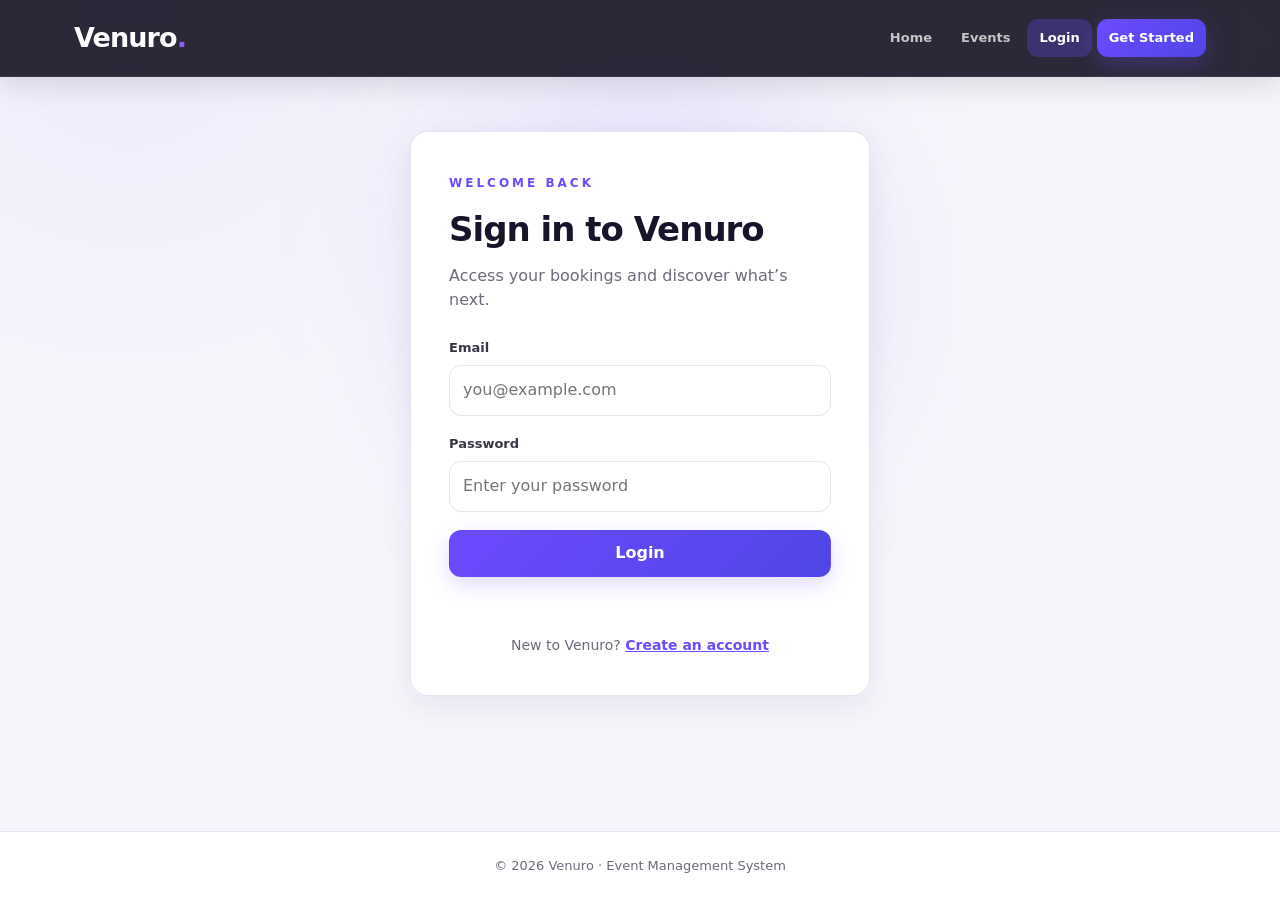
==== frontend/admin-dashboard.html @ 9d05f4e0 "Add frontend and update event management" ====
<!DOCTYPE html>
<html lang="en"><head>
<meta charset="UTF-8"><meta name="viewport" content="width=device-width, initial-scale=1.0">
<title>Admin Dashboard | Venuro</title><link rel="stylesheet" href="css/style.css">
</head><body>
<header class="site-header"><nav class="navbar"><a href="admin-dashboard.html" class="logo">Venuro<span>.</span></a><div class="nav-links"></div></nav></header>
<main class="admin-page">
<div class="admin-header"><div><span class="section-label">ADMINISTRATION</span><h1>Dashboard</h1><p>Monitor the platform and jump into management tools.</p></div></div>
<section class="admin-stats"><div class="stat-card"><h3>Total events</h3><p id="total-events">—</p></div><div class="stat-card"><h3>Total bookings</h3><p id="total-bookings">—</p></div></section>
<section class="admin-actions"><h2>Management</h2><div class="admin-grid">
<a href="admin-events.html" class="admin-card"><h3>📅 Manage events</h3><p>Create, edit and remove events.</p></a>
<a href="admin-bookings.html" class="admin-card"><h3>🎟️ Manage bookings</h3><p>Review, approve and reject reservations.</p></a>
<a href="admin-users.html" class="admin-card"><h3>👥 Manage users</h3><p>Review registered user accounts.</p></a>
<a href="admin-categories.html" class="admin-card"><h3>🏷️ Categories</h3><p>Keep the event taxonomy organized.</p></a>
</div></section>
</main><footer>© 2026 Venuro · Administration</footer>
<script src="js/app.js"></script><script src="js/nav.js"></script><script src="js/admin-dashboard.js"></script>
</body></html>
---- frontend/css/style.css ----
:root {
    --primary: #6d4aff;
    --primary-2: #8b5cf6;
    --primary-dark: #4c32c8;
    --primary-soft: #eeeaff;
    --ink: #17152a;
    --muted: #6d6a7c;
    --background: #f6f5fb;
    --surface: #ffffff;
    --surface-soft: #fbfaff;
    --surface-muted: #f0eff7;
    --border: #e7e4f0;
    --success: #15803d;
    --success-bg: #dcfce7;
    --danger: #dc2626;
    --danger-bg: #fee2e2;
    --warning: #a16207;
    --warning-bg: #fef3c7;
    --radius: 18px;
    --shadow: 0 10px 30px rgba(30, 24, 70, .07);
    --shadow-hover: 0 18px 45px rgba(30, 24, 70, .13);
    --max-width: 1180px;
}

* { box-sizing: border-box; }
html { scroll-behavior: smooth; }
body {
    margin: 0;
    min-height: 100vh;
    display: flex;
    flex-direction: column;
    color: var(--ink);
    background:
        radial-gradient(circle at 10% 0%, rgba(109,74,255,.055), transparent 28%),
        var(--background);
    font-family: Inter, ui-sans-serif, system-ui, -apple-system, BlinkMacSystemFont, "Segoe UI", sans-serif;
    line-height: 1.55;
    -webkit-font-smoothing: antialiased;
}
main { flex: 1; }
a { color: inherit; }
button, input, textarea, select { font: inherit; }
button { cursor: pointer; }
button:disabled { cursor: wait; opacity: .65; }

/* Navigation */
.navbar {
    width: min(100%, var(--max-width));
    min-height: 76px;
    margin: 0 auto;
    padding: 14px 24px;
    display: flex;
    align-items: center;
    justify-content: space-between;
    gap: 24px;
}
.site-header {
    position: fixed;
    inset: 0 0 auto;
    z-index: 1000;
    background: rgba(15, 13, 29, .88);
    backdrop-filter: blur(18px);
    border-bottom: 1px solid rgba(255,255,255,.08);
    box-shadow: 0 8px 28px rgba(10,8,25,.12);
}
.logo {
    display: inline-flex;
    align-items: center;
    text-decoration: none;
    font-size: 27px;
    font-weight: 850;
    letter-spacing: -.9px;
}
.site-header .logo { color: #fff; }
.logo span { color: var(--primary-2); }
.nav-links {
    display: flex;
    align-items: center;
    justify-content: flex-end;
    gap: 5px;
    flex-wrap: wrap;
}
.nav-links a {
    padding: 9px 12px;
    border-radius: 11px;
    text-decoration: none;
    color: rgba(255,255,255,.72);
    font-size: 13px;
    font-weight: 700;
    transition: color .2s ease, background .2s ease, transform .2s ease;
}
.nav-links a:hover { color: #fff; background: rgba(255,255,255,.08); transform: translateY(-1px); }
.nav-links a.active { color: #fff; background: rgba(109,74,255,.28); }
.nav-register {
    color: #fff !important;
    background: linear-gradient(135deg, var(--primary), #4f46e5) !important;
    box-shadow: 0 8px 22px rgba(109,74,255,.28);
}
.nav-logout { color: #fca5a5 !important; }

/* Buttons */
.btn, .primary-btn, .secondary-btn, .approve-btn, .reject-btn, .cancel-btn, .delete-btn,
.category-form-section button, .edit-category-btn, .delete-category-btn, .page-header button,
.form-buttons button {
    display: inline-flex;
    align-items: center;
    justify-content: center;
    gap: 8px;
    min-height: 42px;
    padding: 10px 17px;
    border: 1px solid transparent;
    border-radius: 12px;
    text-decoration: none;
    font-weight: 750;
    transition: transform .2s ease, box-shadow .2s ease, background .2s ease, border-color .2s ease;
}
.btn, .primary-btn, .page-header button, .form-buttons button[type="submit"], .category-form-section button {
    color: #fff;
    background: linear-gradient(135deg, var(--primary), #4f46e5);
    box-shadow: 0 8px 20px rgba(109,74,255,.2);
}
.btn:hover, .primary-btn:hover, .page-header button:hover, .form-buttons button[type="submit"]:hover, .category-form-section button:hover {
    transform: translateY(-2px);
    box-shadow: 0 13px 28px rgba(109,74,255,.26);
}
.secondary-btn {
    color: var(--ink);
    background: var(--surface);
    border-color: var(--border);
    box-shadow: 0 4px 14px rgba(30,24,70,.04);
}
.secondary-btn:hover { transform: translateY(-2px); background: var(--surface-soft); border-color: #d8d2ef; }
.cancel-btn, .delete-btn, .delete-category-btn, .reject-btn { color: #fff; background: #353446; }
.cancel-btn:hover, .delete-btn:hover, .delete-category-btn:hover { background: #1f1e2b; transform: translateY(-1px); }
.approve-btn { color: #fff; background: var(--success); }
.reject-btn { background: var(--danger); }
.approve-btn:hover, .reject-btn:hover { transform: translateY(-1px); opacity: .9; }

/* Forms */
input, textarea, select {
    width: 100%;
    border: 1px solid var(--border);
    border-radius: 12px;
    background: #fff;
    color: var(--ink);
    padding: 12px 13px;
    outline: none;
    transition: border-color .2s ease, box-shadow .2s ease, background .2s ease;
}
input:hover, textarea:hover, select:hover { border-color: #d6d0e8; }
input:focus, textarea:focus, select:focus {
    border-color: #8b72ff;
    box-shadow: 0 0 0 4px rgba(109,74,255,.1);
}
textarea { resize: vertical; min-height: 120px; }
label { display: block; margin: 0 0 7px; font-size: 13px; font-weight: 750; color: #383548; }
.form-group, .field { margin-bottom: 18px; }

/* Shared page composition */
.site-header + main { padding-top: 76px; }
.container, .events-page, .bookings-page, .admin-page, .event-details-page {
    width: min(100% - 40px, var(--max-width));
    margin: 0 auto;
    padding: 48px 0 72px;
}
.page-header, .admin-header {
    display: flex;
    align-items: flex-end;
    justify-content: space-between;
    gap: 24px;
    margin-bottom: 28px;
    padding-top: 45px;
}
h1, h2, h3, p { margin-top: 0; }
.page-header h1, .admin-header h1, .events-page > h1, .bookings-page > h1, .container > h1 {
    margin-bottom: 8px;
    font-size: clamp(32px, 4vw, 46px);
    line-height: 1.05;
    letter-spacing: -1.3px;
}
.page-description, .page-subtitle, .admin-header p { color: var(--muted); margin-bottom: 12px; }
.section-label {
    display: inline-block;
    color: var(--primary);
    font-size: 12px;
    font-weight: 850;
    letter-spacing: 3px;
    text-transform: uppercase;
}
.page-header .section-label, .admin-header .section-label { margin-bottom: 8px; }

/* Cards / grids */
#events-container, #event-container, #bookings-container, .users-grid, .categories-grid, .admin-grid {
    display: grid;
    grid-template-columns: repeat(auto-fit, minmax(260px, 1fr));
    gap: 20px;
}
.event-card, .booking-card, .user-card, .category-card, .stat-card, .admin-card, .profile-card, .event-detail-card, .auth-card, .form-section, .category-form-section {
    background: var(--surface);
    border: 1px solid var(--border);
    border-radius: var(--radius);
    box-shadow: var(--shadow);
}
.event-card, .booking-card, .user-card, .category-card, .admin-card {
    transition: transform .2s ease, box-shadow .2s ease, border-color .2s ease;
}
.event-card:hover, .booking-card:hover, .user-card:hover, .category-card:hover, .admin-card:hover {
    transform: translateY(-3px);
    box-shadow: var(--shadow-hover);
    border-color: #ddd7ef;
}
.event-card {
    position: relative;
    min-width: 0;
    min-height: 100%;
    padding: 24px;
    display: flex;
    flex-direction: column;
    overflow: hidden;
}
.event-card::before {
    content: "";
    position: absolute;
    inset: 0 0 auto;
    height: 3px;
    background: linear-gradient(90deg, var(--primary), #60a5fa);
}
.event-visual {
    height: 132px;
    margin: -24px -24px 20px;
    overflow: hidden;
    background: linear-gradient(135deg, #29204d, #6d4aff 55%, #5c8df6);
    position: relative;
}

.event-visual {
    transition: transform .4s ease;
}

.event-card:hover .event-visual {
    transform: scale(1.02);
}

.event-visual.has-image {
    background-size: cover;
    background-position: center;
    transition: transform .5s ease;
}

.event-card:hover .event-visual.has-image {
    transform: scale(1.04);
}
.event-visual::after {
    content: "";
    position: absolute;
    inset: 0;
    background: linear-gradient(180deg, transparent 35%, rgba(15,13,30,.45));
}
.event-visual.has-image { background-size: cover; background-position: center; }
.event-visual-mark {
    position: absolute;
    left: 18px;
    bottom: 14px;
    z-index: 1;
    width: 42px;
    height: 42px;
    display: grid;
    place-items: center;
    border: 1px solid rgba(255,255,255,.22);
    border-radius: 13px;
    color: #fff;
    background: rgba(255,255,255,.12);
    backdrop-filter: blur(8px);
    font-size: 18px;
}
.event-card .event-meta { margin-top: 0; }
.event-card h3, .booking-card h3, .user-card h3, .category-card h3 {
    margin-bottom: 12px;
    font-size: 19px;
    line-height: 1.25;
}
.event-card p, .booking-card p, .user-card p, .category-card p {
    color: #5f5b6d;
    margin-bottom: 10px;
    overflow-wrap: anywhere;
}
.event-card .event-summary { margin-bottom: 18px; }
.event-card .event-action {
    margin-top: auto;
    padding-top: 8px;
}
.event-card .event-action a {
    display: inline-flex;
    width: 100%;
    align-items: center;
    justify-content: center;
    min-height: 42px;
    padding: 9px 14px;
    border-radius: 11px;
    color: var(--primary-dark);
    background: var(--primary-soft);
    text-decoration: none;
    font-weight: 800;
    transition: background .2s ease, transform .2s ease;
}
.event-card .event-action a:hover { background: #e3ddff; transform: translateY(-1px); }
.event-meta { display: flex; flex-wrap: wrap; gap: 7px; margin: 14px 0; }
.meta-pill, .role-badge, .status {
    display: inline-flex;
    align-items: center;
    width: fit-content;
    padding: 5px 9px;
    border-radius: 999px;
    font-size: 11px;
    font-weight: 800;
    background: var(--surface-muted);
    color: #4b465c;
}
.event-description { color: #5f5b6d; line-height: 1.75; }

/* Events discovery */
.events-page {
    padding-top: 90px;
}
.event-filters {
    display: grid;
    grid-template-columns: minmax(0, 1fr) 240px;
    gap: 12px;
    margin: 28px 0 30px;
    padding: 14px;
    background: rgba(255,255,255,.7);
    border: 1px solid var(--border);
    border-radius: 16px;
    box-shadow: 0 8px 24px rgba(30,24,70,.04);
}
.event-filters input, .event-filters select { background: #fff; }

/* Event details */
.event-details-page { padding-top: 54px; }
.event-detail-card {
    max-width: 900px;
    margin: 0 auto;
    padding: clamp(26px, 5vw, 50px);
    overflow: hidden;
}
.event-detail-visual {
    height: 250px;
    margin: calc(clamp(26px, 5vw, 50px) * -1) calc(clamp(26px, 5vw, 50px) * -1) 32px;
    background: linear-gradient(135deg, #29204d, #6d4aff 55%, #5c8df6);
    background-size: cover;
    background-position: center;
}
.event-detail-card h2 {
    font-size: clamp(34px, 5vw, 54px);
    line-height: 1.02;
    letter-spacing: -1.8px;
    margin-bottom: 18px;
}
.event-detail-card .event-description { font-size: 17px; margin-bottom: 28px; }
.event-info { display: grid; grid-template-columns: repeat(2, 1fr); gap: 12px; margin: 26px 0 30px; }
.event-info p { margin: 0; padding: 16px; background: var(--surface-muted); border-radius: 13px; }
.booking-feedback { margin-top: 14px; color: var(--muted); font-size: 13px; }

/* Authentication */
.auth-page {
    min-height: calc(100vh - 150px);
    display: grid;
    place-items: center;
    padding: 60px 20px 80px;
    position: relative;
}
.auth-page::before {
    content: "";
    position: absolute;
    width: 430px;
    height: 430px;
    border-radius: 50%;
    background: rgba(109,74,255,.12);
    filter: blur(80px);
    top: 8%;
    left: 50%;
    transform: translateX(-50%);
    pointer-events: none;
}
.auth-card {
    position: relative;
    width: min(100%, 460px);
    padding: 38px;
}
.auth-card h1 { margin: 8px 0 8px; font-size: 34px; letter-spacing: -1px; }
.auth-card > p { color: var(--muted); }
.auth-card form { margin-top: 25px; }
.auth-card .btn { width: 100%; }
#login-message, #register-message { min-height: 22px; margin: 14px 0 0; text-align: center; font-size: 14px; }
.message-error { color: var(--danger) !important; }
.message-success { color: var(--success) !important; }
.auth-link { text-align: center; margin: 22px 0 0 !important; font-size: 14px; }
.auth-link a { color: var(--primary); font-weight: 750; }

/* Bookings */
.booking-card { padding: 23px; }
.booking-actions, .category-actions, .form-buttons { display: flex; flex-wrap: wrap; gap: 10px; margin-top: 18px; }
.booking-actions > span { color: var(--muted); font-size: 13px; }
.status.pending { background: var(--warning-bg); color: var(--warning); }
.status.approved, .status.confirmed { background: var(--success-bg); color: var(--success); }
.status.rejected { background: var(--danger-bg); color: var(--danger); }
.status.cancelled { background: #e5e7eb; color: #4b5563; }
.empty-state, .empty-bookings, .loading-state, .error-state {
    grid-column: 1 / -1;
    text-align: center;
    padding: 52px 24px;
    border: 1px dashed #d9d4e6;
    border-radius: var(--radius);
    background: rgba(255,255,255,.68);
}
.empty-state h3, .empty-bookings h3 { margin-bottom: 8px; }
.empty-state p, .empty-bookings p, .loading-state, .error-state { color: var(--muted); }

/* Admin */
.admin-page { padding-top: 70px; }
.admin-header { align-items: center; }
.admin-header p { margin-bottom: 0; }
.admin-stats { display: grid; grid-template-columns: repeat(2, minmax(0, 1fr)); gap: 18px; margin-bottom: 38px; }
.stat-card {
    position: relative;
    padding: 24px;
    overflow: hidden;
    background: linear-gradient(145deg, #fff, #f9f7ff);
}
.stat-card::after {
    content: "";
    position: absolute;
    width: 90px; height: 90px;
    right: -30px; top: -30px;
    border-radius: 50%;
    background: rgba(109,74,255,.1);
}
.stat-card h3 { color: var(--muted); font-size: 13px; margin-bottom: 12px; text-transform: uppercase; letter-spacing: .8px; }
.stat-card p { margin: 0; font-size: 46px; line-height: 1; font-weight: 850; letter-spacing: -1.5px; }
.admin-actions h2 { margin-bottom: 18px; font-size: 22px; }
.admin-card { padding: 24px; text-decoration: none; position: relative; }
.admin-card h3 { margin-bottom: 8px; font-size: 18px; }
.admin-card p { color: var(--muted); margin: 0; }
.form-section { padding: 28px; margin-bottom: 34px; }
.form-section h2, .category-form-section h2 { margin-bottom: 20px; font-size: 22px; }
.form-grid { display: grid; grid-template-columns: repeat(2, minmax(0, 1fr)); gap: 0 16px; }
.field-full { grid-column: 1 / -1; }
.form-buttons button[type="button"] { color: #374151; background: #eef0f5; }
.form-buttons button[type="button"]:hover { background: #e5e7eb; }
#events-container .event-card { min-width: 0; }

/* Users / categories */
.users-grid, .categories-grid { margin-top: 20px; }
.user-card, .category-card { padding: 23px; }
.role-badge { margin-left: 5px; text-transform: capitalize; background: var(--primary-soft); color: var(--primary-dark); }
.admin-label {
    display: inline-flex;
    padding: 7px 10px;
    border-radius: 9px;
    background: var(--primary-soft);
    color: var(--primary-dark) !important;
    font-size: 12px;
    font-weight: 750;
}
.category-form-section { padding: 28px; margin: 28px 0 40px; }
.category-actions .edit-category-btn { color: #fff; background: var(--primary); }
.category-actions .delete-category-btn { background: #374151; }

/* Profile */
.profile-card { max-width: 700px; margin: 30px auto 0; padding: 30px; }
.profile-heading { display: flex; align-items: center; gap: 16px; padding-bottom: 22px; border-bottom: 1px solid var(--border); margin-bottom: 22px; }
.profile-avatar {
    width: 62px; height: 62px;
    display: grid; place-items: center;
    border-radius: 18px;
    color: #fff;
    background: linear-gradient(135deg, var(--primary), #4f46e5);
    font-size: 22px; font-weight: 800;
    box-shadow: 0 10px 22px rgba(109,74,255,.22);
}
.profile-heading h2 { margin: 0 0 4px; }
.profile-row { display: flex; justify-content: space-between; gap: 20px; padding: 15px 0; border-bottom: 1px solid var(--border); }
.profile-row:last-child { border-bottom: 0; }
.profile-row span:first-child { color: var(--muted); }

/* Home */
.hero-section {
    min-height: 770px;
    position: relative;
    display: flex;
    align-items: center;
    padding: 110px max(6vw, 24px) 90px;
    overflow: hidden;
    background:
        radial-gradient(circle at 78% 34%, rgba(124,58,237,.5), transparent 33%),
        radial-gradient(circle at 18% 75%, rgba(37,99,235,.25), transparent 34%),
        linear-gradient(135deg,#080816,#11112b 55%,#17113b);
}
.hero-section::after {
    content: "";
    position: absolute;
    width: 500px; height: 500px;
    right: -180px; bottom: -220px;
    border-radius: 50%;
    background: rgba(139,92,246,.17);
    filter: blur(80px);
}
.hero-overlay { position: absolute; inset: 0; background: linear-gradient(90deg, rgba(5,5,15,.8), transparent 72%); }
.hero-content { position: relative; z-index: 2; width: min(650px, 55%); }
.hero-badge {
    display: inline-block;
    padding: 8px 14px;
    margin-bottom: 23px;
    border: 1px solid rgba(167,139,250,.35);
    border-radius: 999px;
    background: rgba(124,58,237,.12);
    color: #c4b5fd;
    font-size: 11px; font-weight: 800; letter-spacing: 1.5px;
}
.hero-content h1 {
    margin: 0;
    color: #fff;
    font-size: clamp(52px, 7vw, 86px);
    line-height: .98;
    letter-spacing: -4px;
    text-shadow: 0 10px 40px rgba(0,0,0,.25);
}
.hero-content h1 span {
    display: block;
    background: linear-gradient(90deg,#a78bfa,#60a5fa);
    -webkit-background-clip: text; background-clip: text; color: transparent;
}
.hero-content p { max-width: 570px; margin: 28px 0; color: rgba(255,255,255,.68); font-size: 18px; line-height: 1.7; }
.hero-buttons { display: flex; gap: 12px; flex-wrap: wrap; }
.hero-btn { min-height: 46px; padding: 12px 20px; border-radius: 12px; }
.hero-scroll { position: absolute; left: max(6vw,24px); bottom: 28px; z-index: 3; display: flex; align-items: center; gap: 12px; color: rgba(255,255,255,.35); font-size: 10px; letter-spacing: 2px; }
.scroll-line { width: 45px; height: 1px; background: rgba(255,255,255,.3); }
.hero-visual { position: absolute; z-index: 2; right: 8%; width: min(470px, 40vw); height: 460px; }
.visual-glow { position: absolute; inset: 25% 10%; background: rgba(124,58,237,.25); filter: blur(60px); border-radius: 50%; }
.hero-visual .event-card {
    position: absolute; width: 300px;
    display: flex; gap: 14px; align-items: center;
    padding: 18px;
    color: #fff;
    background: rgba(24,24,50,.72);
    border-color: rgba(255,255,255,.12);
    box-shadow: 0 20px 55px rgba(0,0,0,.25);
    backdrop-filter: blur(15px);
}
.hero-visual .event-card::before { display: none; }
.hero-visual .event-card p { margin: 0; color: rgba(255,255,255,.55); font-size: 12px; }
.hero-visual .event-card h3 { margin: 2px 0 4px; font-size: 16px; }
.event-icon { width: 42px; height: 42px; display: grid; place-items: center; border-radius: 12px; background: rgba(124,58,237,.2); font-size: 20px; }
.event-type { color: #a78bfa; font-size: 9px; font-weight: 800; letter-spacing: 1.3px; }
.card-one { top: 65px; left: 5px; transform: rotate(-4deg); }
.card-two { top: 205px; right: 0; transform: rotate(4deg); }
.card-three { bottom: 18px; left: 45px; transform: rotate(-2deg); }
.floating-circle { position: absolute; border: 1px solid rgba(255,255,255,.1); border-radius: 50%; }
.circle-one { width: 80px; height: 80px; right: 5px; top: 15px; }
.circle-two { width: 32px; height: 32px; left: 0; bottom: 20px; background: rgba(96,165,250,.12); }
.features-section, .featured, .cta-section { padding: 95px max(6vw, 24px); }
.features-section { background: #f2f0f9; }
.section-heading { max-width: 720px; margin: 0 auto 42px; }
.section-heading h2 { margin: 9px 0 12px; font-size: clamp(32px,5vw,52px); line-height: 1.08; letter-spacing: -1.5px; }
.section-heading h2 span { color: var(--primary); }
.section-heading p { color: var(--muted); }
.features-grid { max-width: var(--max-width); margin: 0 auto; display: grid; grid-template-columns: repeat(3, 1fr); gap: 18px; }
.feature-card {
    position: relative;
    padding: 30px;
    border: 1px solid var(--border);
    border-radius: var(--radius);
    background: #fff;
    box-shadow: var(--shadow);
    transition: transform .2s ease, box-shadow .2s ease;
}
.feature-card:hover { transform: translateY(-3px); box-shadow: var(--shadow-hover); }
.feature-icon { width: 46px; height: 46px; display: grid; place-items: center; border-radius: 14px; background: var(--primary-soft); font-size: 20px; margin-bottom: 20px; }
.feature-card h3 { margin-bottom: 8px; }
.feature-card p { color: var(--muted); margin: 0; }
.featured { background: #fff; }
.featured .section-heading { max-width: var(--max-width); display: flex; justify-content: space-between; align-items: flex-end; gap: 20px; }
.featured .section-heading h2 { margin-bottom: 8px; }
.view-all { color: var(--primary); font-weight: 750; text-decoration: none; white-space: nowrap; }
.cta-section { background: #0d0d1f; color: #fff; }
.cta-content { max-width: 700px; margin: 0 auto; text-align: center; }
.cta-content h2 { font-size: clamp(32px,5vw,52px); line-height: 1.08; letter-spacing: -1.3px; margin: 10px 0 16px; }
.cta-content > p:not(.section-label) { color: rgba(255,255,255,.62); margin-bottom: 25px; }
.site-footer { background: #fff; border-top: 1px solid var(--border); padding: 30px max(6vw, 24px); }
.footer-content, .footer-bottom { width: min(100%, var(--max-width)); margin: 0 auto; }
.footer-content { display: flex; justify-content: space-between; gap: 30px; }
.footer-brand p { color: var(--muted); margin: 7px 0 0; font-size: 13px; }
.footer-links { display: flex; flex-wrap: wrap; gap: 18px; align-items: center; }
.footer-links a { color: var(--muted); text-decoration: none; font-size: 13px; }
.footer-links a:hover { color: var(--primary); }
.footer-bottom { display: flex; justify-content: space-between; gap: 20px; padding-top: 20px; margin-top: 20px; border-top: 1px solid var(--border); color: #8a91a0; font-size: 12px; }
.footer-bottom p { margin: 0; }

/* Toast + simple footers */
#venuro-toast {
    position: fixed; z-index: 2000; right: 22px; bottom: 22px;
    max-width: min(360px, calc(100vw - 44px));
    padding: 13px 16px; border-radius: 12px; color: #fff;
    background: #1f2937; box-shadow: 0 14px 40px rgba(0,0,0,.18);
    opacity: 0; transform: translateY(10px); pointer-events: none;
    transition: opacity .2s ease, transform .2s ease; font-size: 14px;
}
#venuro-toast.is-visible { opacity: 1; transform: translateY(0); }
.toast-success { background: #166534 !important; }
.toast-error { background: #991b1b !important; }
body > footer:not(.site-footer) {
    margin-top: auto; padding: 24px 20px;
    border-top: 1px solid var(--border); background: #fff;
    color: var(--muted); text-align: center; font-size: 13px;
}

/* Responsive */
@media (max-width: 900px) {
    .hero-content { width: 60%; }
    .hero-visual { right: 2%; transform: scale(.88); transform-origin: right center; }
    .features-grid { grid-template-columns: 1fr; }
    .event-info { grid-template-columns: 1fr; }
}
@media (max-width: 720px) {
    .navbar { min-height: 68px; padding: 12px 18px; flex-wrap: wrap; }
    .nav-links { width: 100%; justify-content: center; }
    .site-header .navbar { padding-bottom: 12px; }
    .site-header + main { padding-top: 125px; }
    .hero-section { min-height: 820px; align-items: flex-start; padding-top: 120px; }
    .hero-content { width: 100%; max-width: 650px; }
    .hero-content h1 { font-size: clamp(46px, 14vw, 68px); }
    .hero-visual { top: 405px; right: 50%; transform: translateX(50%) scale(.72); width: 470px; }
    .hero-scroll { display: none; }
    .event-filters { grid-template-columns: 1fr; }
    .page-header, .admin-header, .featured .section-heading, .footer-content, .footer-bottom { align-items: flex-start; flex-direction: column; }
    .admin-stats { grid-template-columns: 1fr; }
    .form-grid { grid-template-columns: 1fr; }
    .field-full { grid-column: auto; }
    .container, .events-page, .bookings-page, .admin-page, .event-details-page { width: min(100% - 28px, var(--max-width)); padding-top: 32px; }
    .auth-card { padding: 27px 22px; }
    .event-detail-visual { height: 190px; }
}
@media (max-width: 480px) {
    .nav-links { gap: 4px; }
    .nav-links a { padding: 7px 8px; font-size: 12px; }
    .logo { font-size: 24px; }
    .hero-section { min-height: 760px; }
    .hero-content h1 { letter-spacing: -2.5px; }
    .hero-visual { top: 390px; transform: translateX(50%) scale(.56); }
    .features-section, .featured, .cta-section { padding: 68px 18px; }
    .profile-card, .form-section, .category-form-section { padding: 21px; }
    .profile-row { flex-direction: column; gap: 4px; }
    .event-info p { font-size: 14px; }
}

/* =================================
   Homepage Polish
================================= */

.hero-section {
    min-height: 720px;
    padding: 110px max(6vw, 24px) 70px;
}

/* Floating hero cards */

@keyframes floatCard {
    0%, 100% {
        transform: translateY(0) rotate(-4deg);
    }

    50% {
        transform: translateY(-10px) rotate(-4deg);
    }
}

@keyframes floatCardRight {
    0%, 100% {
        transform: translateY(0) rotate(4deg);
    }

    50% {
        transform: translateY(-12px) rotate(4deg);
    }
}

@keyframes floatCardBottom {
    0%, 100% {
        transform: translateY(0) rotate(-2deg);
    }

    50% {
        transform: translateY(-8px) rotate(-2deg);
    }
}

.card-one {
    animation: floatCard 4s ease-in-out infinite;
}

.card-two {
    animation: floatCardRight 4.5s ease-in-out infinite;
}

.card-three {
    animation: floatCardBottom 5s ease-in-out infinite;
}

.hero-buttons .primary-btn {
    position: relative;
    overflow: hidden;
}

.hero-buttons .primary-btn::after {
    content: "";
    position: absolute;
    top: 0;
    left: -100%;
    width: 60%;
    height: 100%;
    background: linear-gradient(
        90deg,
        transparent,
        rgba(255,255,255,.25),
        transparent
    );
    transform: skewX(-20deg);
    transition: left .6s ease;
}

.hero-buttons .primary-btn:hover::after {
    left: 140%;
}

/* =================================
   EVENTS PAGE POLISH
================================= */

.events-page {
    padding-top: 100px !important;
}

.events-page .section-label {
    font-size: 13px !important;
    letter-spacing: 3px !important;
    margin-bottom: 10px;
}

.events-page > h1 {
    font-size: clamp(38px, 5vw, 52px);
    margin-bottom: 10px;
}

.events-page > .page-description {
    font-size: 16px;
    margin-bottom: 32px;
}

/* Event image area */
.event-visual {
    height: 180px !important;
    margin: -24px -24px 20px !important;
    overflow: hidden;
    position: relative;
    background: linear-gradient(
        135deg,
        #29204d,
        #6d4aff 55%,
        #5c8df6
    );
    background-size: cover;
    background-position: center;
    transition: transform .45s ease;
}

.event-card:hover .event-visual {
    transform: scale(1.03);
}

/* Make cards feel more interactive */
.event-card {
    transition:
        transform .3s ease,
        box-shadow .3s ease,
        border-color .3s ease;
}

.event-card:hover {
    transform: translateY(-7px);
    box-shadow: 0 22px 45px rgba(30, 24, 70, .15);
}

/* Image zoom */
.event-visual.has-image {
    background-size: cover;
    background-position: center;
}

/* Smooth image-like zoom */
.event-card:hover .event-visual.has-image {
    background-size: 108%;
}

/* Search box polish */
.event-filters {
    transition: box-shadow .25s ease, transform .25s ease;
}

.event-filters:focus-within {
    box-shadow: 0 12px 35px rgba(109, 74, 255, .10);
    transform: translateY(-2px);
}

.event-visual img {
    width: 100%;
    height: 100%;
    object-fit: cover;
    display: block;
    transition: transform 0.4s ease;
}

.event-card:hover .event-visual img {
    transform: scale(1.05);
}

/* Categories admin page header */
.category-page-header {
    padding-top: 45px;
    margin-bottom: 32px;
}

.category-page-header .section-label {
    font-size: 14px;
    letter-spacing: 3px;
    font-weight: 800;
}

.category-page-header h1 {
    margin-top: 8px;
    margin-bottom: 8px;
}

.category-page-header .page-subtitle {
    margin-bottom: 0;
}

/* Category card hover effect */
.category-card {
    transition:
        transform 0.25s ease,
        box-shadow 0.25s ease;
}

.category-card:hover {
    transform: translateY(-5px);
    box-shadow: 0 16px 35px rgba(40, 30, 100, 0.12);
}
/* ================================
   Categories Admin Page
================================ */

.category-page-header {
    padding-top: 45px;
    margin-bottom: 42px;
}

/* Make ADMINISTRATION slightly larger */
.category-page-header .section-label {
    font-size: 14px;
    letter-spacing: 4px;
    font-weight: 800;
}

/* Push the title slightly down */
.category-page-header h1 {
    margin-top: 12px;
    margin-bottom: 8px;
}

/* Keep subtitle close to title */
.category-page-header .page-subtitle {
    margin-bottom: 0;
}


/* ================================
   Category Form
================================ */

.category-form-section {
    transition: transform 0.25s ease, box-shadow 0.25s ease;
}

.category-form-section:hover {
    transform: translateY(-3px);
}


/* ================================
   Category Cards
================================ */

.category-card {
    position: relative;
    overflow: hidden;
    transition:
        transform 0.25s ease,
        box-shadow 0.25s ease,
        border-color 0.25s ease;
}

/* Purple glow/accent */
.category-card::before {
    content: "";
    position: absolute;
    top: 0;
    left: 0;
    width: 100%;
    height: 4px;
    background: linear-gradient(90deg, #6547ff, #8b5cf6);
    transform: scaleX(0);
    transform-origin: left;
    transition: transform 0.3s ease;
}

.category-card:hover {
    transform: translateY(-7px);
    box-shadow: 0 18px 40px rgba(65, 45, 150, 0.14);
}

.category-card:hover::before {
    transform: scaleX(1);
}


/* Category title */
.category-card h3 {
    transition: color 0.25s ease, transform 0.25s ease;
}

.category-card:hover h3 {
    color: #5b43e8;
    transform: translateX(3px);
}


/* Buttons */
.category-actions button {
    transition:
        transform 0.2s ease,
        box-shadow 0.2s ease;
}

.category-actions button:hover {
    transform: translateY(-2px);
}


/* Existing categories heading */
#categories-container {
    margin-top: 20px;
}
.existing-categories-section {
    margin-top: 42px;
}

.existing-categories-section h2 {
    margin-bottom: 22px;
}
/* Category cards */
.category-card {
    position: relative;
    display: flex;
    flex-direction: column;
    min-height: 235px;
    padding: 26px;
    border: 1px solid rgba(110, 90, 180, 0.12);
    border-radius: 18px;
    background: #ffffff;
    box-shadow: 0 8px 24px rgba(30, 25, 60, 0.06);
    transition:
        transform 0.2s ease,
        box-shadow 0.2s ease,
        border-color 0.2s ease;
}

.category-card:hover {
    transform: translateY(-5px);
    box-shadow: 0 16px 32px rgba(30, 25, 60, 0.11);
    border-color: rgba(100, 70, 220, 0.22);
}

/* Category title */
.category-card h3 {
    display: flex;
    align-items: flex-start;
    gap: 9px;
    margin: 0 0 14px;
    font-size: 20px;
    line-height: 1.25;
}

/* Description */
.category-card p {
    margin: 0;
    color: var(--muted);
    font-size: 15px;
    line-height: 1.65;
}

/* Buttons stay at bottom */
.category-actions {
    display: flex;
    gap: 10px;
    margin-top: auto;
    padding-top: 22px;
}

/* Edit */
.category-actions .edit-category-btn {
    border: none;
    border-radius: 10px;
    padding: 11px 20px;
    font-weight: 700;
    cursor: pointer;
    transition: transform 0.15s ease, box-shadow 0.15s ease;
}

.category-actions .edit-category-btn:hover {
    transform: translateY(-2px);
    box-shadow: 0 7px 16px rgba(100, 70, 220, 0.25);
}

/* Delete */
.category-actions .delete-category-btn {
    border: none;
    border-radius: 10px;
    padding: 11px 20px;
    font-weight: 700;
    cursor: pointer;
    background: #374151;
    color: white;
    transition: transform 0.15s ease, background 0.15s ease;
}

.category-actions .delete-category-btn:hover {
    transform: translateY(-2px);
    background: #b42318;
}
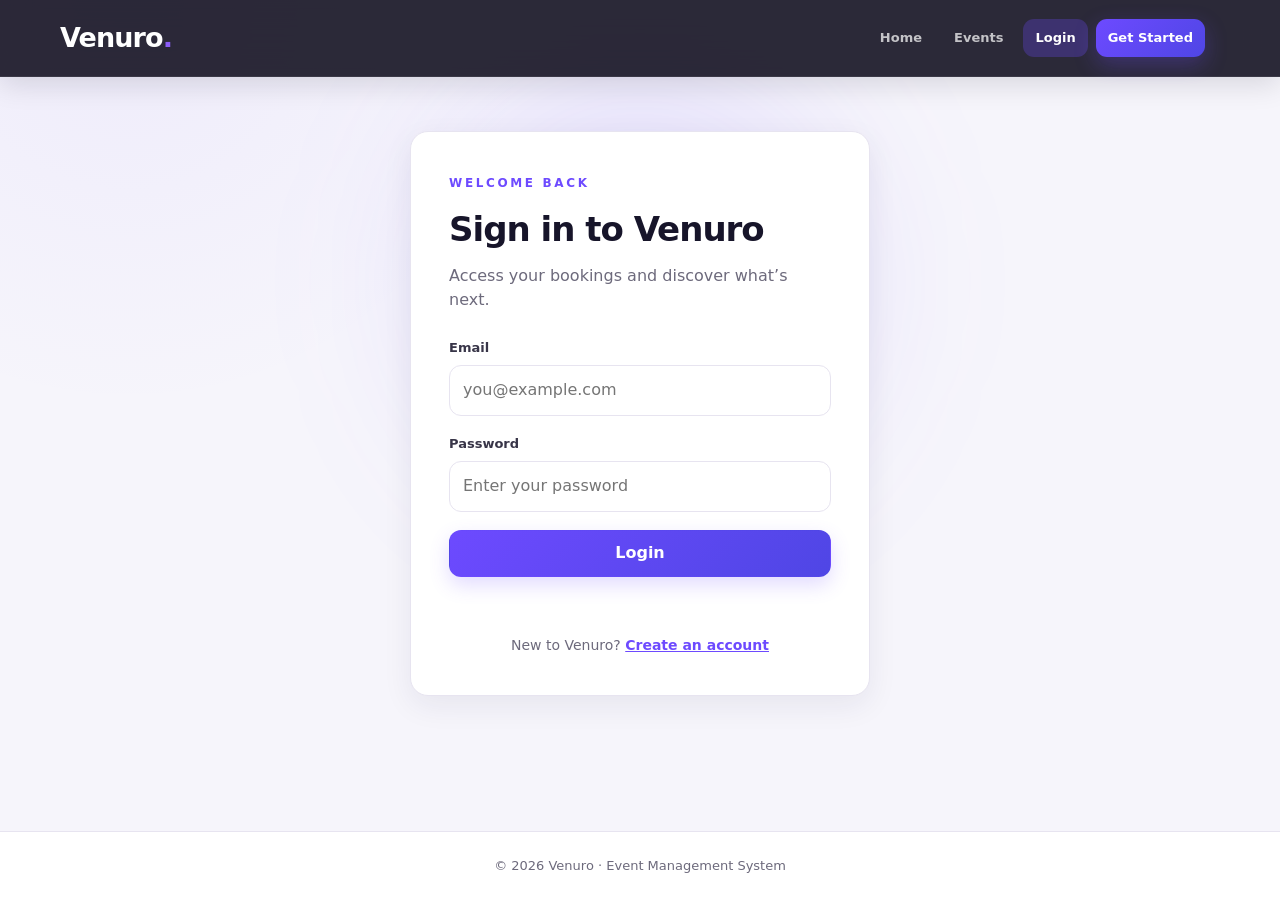
==== commit 1a40bf1b: "Update Venuro project UI and functionality" ====
--- a/frontend/admin-dashboard.html
+++ b/frontend/admin-dashboard.html
@@ -6,7 +6,22 @@
 <header class="site-header"><nav class="navbar"><a href="admin-dashboard.html" class="logo">Venuro<span>.</span></a><div class="nav-links"></div></nav></header>
 <main class="admin-page">
 <div class="admin-header"><div><span class="section-label">ADMINISTRATION</span><h1>Dashboard</h1><p>Monitor the platform and jump into management tools.</p></div></div>
-<section class="admin-stats"><div class="stat-card"><h3>Total events</h3><p id="total-events">—</p></div><div class="stat-card"><h3>Total bookings</h3><p id="total-bookings">—</p></div></section>
+<section class="admin-stats">
+    <div class="stat-card">
+        <h3>Total events</h3>
+        <p id="total-events">—</p>
+    </div>
+
+    <div class="stat-card">
+        <h3>Total bookings</h3>
+        <p id="total-bookings">—</p>
+    </div>
+
+    <div class="stat-card">
+        <h3>Pending bookings</h3>
+        <p id="pending-bookings">—</p>
+    </div>
+</section>
 <section class="admin-actions"><h2>Management</h2><div class="admin-grid">
 <a href="admin-events.html" class="admin-card"><h3>📅 Manage events</h3><p>Create, edit and remove events.</p></a>
 <a href="admin-bookings.html" class="admin-card"><h3>🎟️ Manage bookings</h3><p>Review, approve and reject reservations.</p></a>
--- a/frontend/css/style.css
+++ b/frontend/css/style.css
@@ -42,18 +42,18 @@
 a { color: inherit; }
 button, input, textarea, select { font: inherit; }
 button { cursor: pointer; }
-button:disabled { cursor: wait; opacity: .65; }
+button:disabled { cursor: default; opacity: .65; }
 
 /* Navigation */
 .navbar {
     width: min(100%, var(--max-width));
     min-height: 76px;
     margin: 0 auto;
-    padding: 14px 24px;
+    padding: 14px 10px;
+
     display: flex;
     align-items: center;
     justify-content: space-between;
-    gap: 24px;
 }
 .site-header {
     position: fixed;
@@ -77,9 +77,8 @@
 .nav-links {
     display: flex;
     align-items: center;
-    justify-content: flex-end;
-    gap: 5px;
-    flex-wrap: wrap;
+    gap: 8px;
+    margin-right: 15px;
 }
 .nav-links a {
     padding: 9px 12px;
@@ -162,7 +161,7 @@
 .container, .events-page, .bookings-page, .admin-page, .event-details-page {
     width: min(100% - 40px, var(--max-width));
     margin: 0 auto;
-    padding: 48px 0 72px;
+    padding: 80px 0 72px;
 }
 .page-header, .admin-header {
     display: flex;
@@ -421,12 +420,23 @@
 .admin-page { padding-top: 70px; }
 .admin-header { align-items: center; }
 .admin-header p { margin-bottom: 0; }
-.admin-stats { display: grid; grid-template-columns: repeat(2, minmax(0, 1fr)); gap: 18px; margin-bottom: 38px; }
+.admin-stats { display: grid; grid-template-columns: repeat(3, minmax(0, 1fr)); gap: 20px; margin-bottom: 42px; }
 .stat-card {
     position: relative;
-    padding: 24px;
+    padding: 26px;
+    min-height: 145px;
     overflow: hidden;
-    background: linear-gradient(145deg, #fff, #f9f7ff);
+    background: linear-gradient(145deg, #ffffff 0%, #f8f6ff 100%);
+    border: 1px solid #e7e3f2;
+    border-radius: 20px;
+    box-shadow: 0 10px 30px rgba(39, 31, 76, 0.07);
+    transition: transform 0.25s ease, box-shadow 0.25s ease, border-color 0.25s ease;
+}
+
+.stat-card:hover {
+    transform: translateY(-4px);
+    box-shadow: 0 16px 38px rgba(39, 31, 76, 0.12);
+    border-color: #d9d1ff;
 }
 .stat-card::after {
     content: "";
@@ -437,9 +447,57 @@
     background: rgba(109,74,255,.1);
 }
 .stat-card h3 { color: var(--muted); font-size: 13px; margin-bottom: 12px; text-transform: uppercase; letter-spacing: .8px; }
-.stat-card p { margin: 0; font-size: 46px; line-height: 1; font-weight: 850; letter-spacing: -1.5px; }
-.admin-actions h2 { margin-bottom: 18px; font-size: 22px; }
-.admin-card { padding: 24px; text-decoration: none; position: relative; }
+.stat-card p {
+    margin: 0;
+    font-size: 48px;
+    line-height: 1;
+    font-weight: 850;
+    letter-spacing: -2px;
+    color: var(--ink);
+}
+.admin-actions h2 {
+    margin-bottom: 20px;
+    font-size: 24px;
+    letter-spacing: -0.4px;
+}
+.admin-card {
+    padding: 26px;
+    text-decoration: none;
+    position: relative;
+    overflow: hidden;
+    border: 1px solid #e7e3f2;
+    border-radius: 20px;
+    background: #ffffff;
+    box-shadow: 0 8px 24px rgba(39, 31, 76, 0.06);
+    transition:
+        transform 0.25s ease,
+        box-shadow 0.25s ease,
+        border-color 0.25s ease;
+}
+
+.admin-card::after {
+    content: "→";
+    position: absolute;
+    right: 22px;
+    top: 22px;
+    font-size: 22px;
+    font-weight: 700;
+    color: var(--primary);
+    opacity: 0;
+    transform: translateX(-6px);
+    transition: 0.25s ease;
+}
+
+.admin-card:hover {
+    transform: translateY(-5px);
+    border-color: #d8d0ff;
+    box-shadow: 0 16px 36px rgba(39, 31, 76, 0.11);
+}
+
+.admin-card:hover::after {
+    opacity: 1;
+    transform: translateX(0);
+}
 .admin-card h3 { margin-bottom: 8px; font-size: 18px; }
 .admin-card p { color: var(--muted); margin: 0; }
 .form-section { padding: 28px; margin-bottom: 34px; }
@@ -1047,4 +1105,1002 @@
 .category-actions .delete-category-btn:hover {
     transform: translateY(-2px);
     background: #b42318;
+}
+/* =========================================
+   ADMIN BOOKINGS PAGE
+   ========================================= */
+
+.admin-bookings-page {
+    padding-top: 55px;
+    padding-bottom: 70px;
+}
+
+.admin-page-heading {
+    margin-bottom: 48px;
+}
+
+.admin-page-heading .section-label {
+    display: inline-block;
+    font-size: 0.9rem;
+    font-weight: 800;
+    letter-spacing: 0.28em;
+    margin-bottom: 12px;
+}
+
+.admin-page-heading h1 {
+    margin: 0 0 10px;
+    font-size: clamp(2.6rem, 5vw, 4rem);
+    line-height: 1.05;
+}
+
+.admin-page-heading .page-subtitle {
+    margin: 0;
+    font-size: 1.05rem;
+    color: #6b6780;
+}
+
+
+/* =========================================
+   BOOKING CARDS
+   ========================================= */
+
+#bookings-container {
+    display: grid;
+    grid-template-columns: repeat(4, minmax(0, 1fr));
+    gap: 24px;
+}
+
+.booking-card {
+    position: relative;
+    display: flex;
+    flex-direction: column;
+    background: #ffffff;
+    border: 1px solid #e9e6f2;
+    border-radius: 22px;
+    padding: 26px;
+    box-shadow: 0 10px 30px rgba(39, 31, 76, 0.07);
+    transition:
+        transform 0.2s ease,
+        box-shadow 0.2s ease,
+        border-color 0.2s ease;
+}
+
+.booking-card:hover {
+    transform: translateY(-5px);
+    border-color: #ddd5ff;
+    box-shadow: 0 18px 40px rgba(76, 54, 180, 0.13);
+}
+
+
+/* Status */
+
+.booking-card .event-meta {
+    margin-bottom: 18px;
+}
+
+.booking-card .status {
+    display: inline-flex;
+    align-items: center;
+    padding: 7px 13px;
+    border-radius: 999px;
+    font-size: 0.78rem;
+    font-weight: 800;
+    text-transform: capitalize;
+}
+
+.booking-card .status.pending {
+    background: #fff4d6;
+    color: #9a6500;
+}
+
+.booking-card .status.approved,
+.booking-card .status.confirmed {
+    background: #dcfce7;
+    color: #16803c;
+}
+
+.booking-card .status.rejected {
+    background: #ffe1e1;
+    color: #c62828;
+}
+
+.booking-card .status.cancelled {
+    background: #e8e9ed;
+    color: #5d6170;
+}
+
+
+/* Event title */
+
+.booking-card h3 {
+    margin: 0 0 22px;
+    font-size: 1.2rem;
+    line-height: 1.3;
+    color: #17152d;
+}
+
+
+/* Information rows */
+
+.booking-card p {
+    margin: 0 0 14px;
+    color: #6b6780;
+    font-size: 0.94rem;
+    line-height: 1.5;
+}
+
+.booking-card p strong {
+    color: #302c48;
+    font-weight: 700;
+}
+
+
+/* Booking ID */
+
+.booking-card p:nth-of-type(4) {
+    padding-top: 14px;
+    border-top: 1px solid #eeeaf5;
+    font-size: 0.78rem;
+    word-break: break-all;
+}
+
+.booking-card p:nth-of-type(4) strong {
+    display: block;
+    margin-bottom: 4px;
+    font-size: 0.82rem;
+}
+
+
+/* Action area */
+
+.booking-actions {
+    display: flex;
+    gap: 10px;
+    margin-top: auto;
+    padding-top: 18px;
+    border-top: 1px solid #eeeaf5;
+}
+
+.booking-actions button {
+    flex: 1;
+    min-height: 42px;
+    border: 0;
+    border-radius: 11px;
+    font: inherit;
+    font-weight: 700;
+    cursor: pointer;
+    transition: all 0.2s ease;
+}
+
+.booking-actions .approve-btn {
+    background: #e3f9eb;
+    color: #16803c;
+}
+
+.booking-actions .approve-btn:hover {
+    background: #c8f2d7;
+    transform: translateY(-1px);
+}
+
+.booking-actions .reject-btn {
+    background: #ffe5e5;
+    color: #c62828;
+}
+
+.booking-actions .reject-btn:hover {
+    background: #ffd0d0;
+    transform: translateY(-1px);
+}
+
+.booking-actions > span {
+    color: #8a8699;
+    font-size: 0.85rem;
+    padding: 8px 0;
+}
+
+
+/* =========================================
+   RESPONSIVE
+   ========================================= */
+
+@media (max-width: 1100px) {
+    #bookings-container {
+        grid-template-columns: repeat(2, minmax(0, 1fr));
+    }
+}
+
+@media (max-width: 650px) {
+    /* .admin-bookings-page {
+        padding-top: 56px;
+    } */
+
+    .admin-page-heading {
+        margin-bottom: 32px;
+    }
+
+    .admin-page-heading h1 {
+        font-size: 2.4rem;
+    }
+
+    #bookings-container {
+        grid-template-columns: 1fr;
+    }
+
+}
+
+body.admin-users-page header {
+    background: #2b283b !important;
+}
+
+body.admin-users-page .navbar {
+    background: transparent;
+}
+
+body.admin-users-page .logo {
+    color: #ffffff !important;
+}
+
+body.admin-users-page .nav-links a {
+    color: #ffffff !important;
+}
+
+@media (max-width: 800px) {
+    .admin-stats {
+        grid-template-columns: 1fr;
+    }
+}
+
+@media (max-width: 600px) {
+    .admin-page {
+        padding-top: 50px;
+    }
+
+    .stat-card,
+    .admin-card {
+        padding: 22px;
+    }
+}
+
+/* =========================================
+   VENURO HERO - CLEAN RIGHT VISUAL
+   ========================================= */
+
+.hero-visual {
+    position: relative;
+    width: 100%;
+    max-width: 620px;
+    height: 500px;
+    margin-left: auto;
+    display: block;
+    overflow: visible;
+}
+
+
+/* =========================================
+   PURPLE BACKGROUND GLOW
+   ========================================= */
+
+.hero-visual .visual-glow {
+    position: absolute;
+    width: 440px;
+    height: 440px;
+    left: 50%;
+    top: 50%;
+
+    transform: translate(-50%, -50%);
+
+    border-radius: 50%;
+
+    background: radial-gradient(
+        circle,
+        rgba(112, 72, 255, 0.35) 0%,
+        rgba(112, 72, 255, 0.16) 42%,
+        rgba(112, 72, 255, 0.05) 65%,
+        transparent 75%
+    );
+
+    filter: blur(10px);
+
+    pointer-events: none;
+}
+
+
+/* =========================================
+   COMMON EVENT CARD
+   ========================================= */
+
+.hero-visual .event-card {
+    position: absolute;
+
+    width: 220px;
+    min-height: 145px;
+
+    padding: 21px;
+
+    border-radius: 20px;
+
+    background:
+        linear-gradient(
+            145deg,
+            rgba(40, 33, 78, 0.96),
+            rgba(20, 18, 48, 0.98)
+        );
+
+    border: 1px solid rgba(255, 255, 255, 0.11);
+
+    box-shadow:
+        0 24px 55px rgba(0, 0, 0, 0.30),
+        inset 0 1px 0 rgba(255, 255, 255, 0.07);
+
+    backdrop-filter: blur(14px);
+
+    color: #ffffff;
+
+    transition:
+        transform 0.35s ease,
+        box-shadow 0.35s ease;
+}
+
+/* =========================================
+   FINAL HERO CARD POSITIONS
+   ========================================= */
+
+/* MUSIC FESTIVAL — left/back */
+/* .hero-visual .card-one {
+    left: 8%;
+    top: 125px;
+
+    width: 195px;
+    min-height: 135px;
+
+    transform: rotate(-7deg);
+
+    opacity: 0.58;
+    z-index: 1;
+
+    animation: musicFloat 6s ease-in-out infinite;
+} */
+
+
+/* CODING CONTEST — center/front */
+/* .hero-visual .card-three {
+    left: 43%;
+    top: 105px;
+
+    width: 205px;
+    min-height: 145px;
+
+    transform: none;
+
+    opacity: 1;
+    z-index: 4;
+
+    animation: codingFloat 5s ease-in-out infinite;
+} */
+
+
+/* AI WORKSHOP — right/back */
+/* .hero-visual .card-two {
+    right: 5%;
+    top: 220px;
+
+    width: 195px;
+    min-height: 135px;
+
+    transform: rotate(6deg);
+
+    opacity: 0.60;
+    z-index: 2;
+
+    animation: aiFloat 5.5s ease-in-out infinite;
+} */
+
+
+/* =========================================
+   CARD ANIMATIONS
+   ========================================= */
+
+/* @keyframes musicFloat {
+    0%,
+    100% {
+        transform: rotate(-7deg) translateY(0);
+    }
+
+    50% {
+        transform: rotate(-7deg) translateY(-8px);
+    }
+}
+
+
+@keyframes codingFloat {
+    0%,
+    100% {
+        transform: translateY(0);
+    }
+
+    50% {
+        transform: translateY(-10px);
+    }
+}
+
+
+@keyframes aiFloat {
+    0%,
+    100% {
+        transform: rotate(6deg) translateY(0);
+    }
+
+    50% {
+        transform: rotate(6deg) translateY(-9px);
+    }
+} */
+
+/* =========================================
+   EVENT ICON
+   ========================================= */
+
+.hero-visual .event-icon {
+    width: 40px;
+    height: 40px;
+
+    display: flex;
+    align-items: center;
+    justify-content: center;
+
+    margin-bottom: 15px;
+
+    border-radius: 12px;
+
+    background: linear-gradient(
+        135deg,
+        #7048ff,
+        #987cff
+    );
+
+    box-shadow:
+        0 8px 22px rgba(112, 72, 255, 0.32);
+
+    font-size: 18px;
+}
+
+
+/* =========================================
+   EVENT TEXT
+   ========================================= */
+
+.hero-visual .event-type {
+    display: block;
+
+    margin-bottom: 6px;
+
+    color: #a99aff;
+
+    font-size: 9px;
+    font-weight: 800;
+
+    letter-spacing: 1.4px;
+
+    text-transform: uppercase;
+}
+
+
+.hero-visual .event-card h3 {
+    margin: 0 0 8px;
+
+    color: #ffffff;
+
+    font-size: 17px;
+    line-height: 1.2;
+    font-weight: 800;
+}
+
+
+.hero-visual .event-card p {
+    margin: 0;
+
+    color: rgba(255, 255, 255, 0.62);
+
+    font-size: 12px;
+}
+
+/* =========================================
+   HOVER
+   ========================================= */
+
+.hero-visual .card-one:hover {
+    transform: rotate(-7deg) translateY(-8px);
+    opacity: 0.9;
+}
+
+
+.hero-visual .card-two:hover {
+    transform: rotate(6deg) translateY(-8px);
+    opacity: 0.9;
+}
+
+
+.hero-visual .card-three:hover {
+    transform: translateX(-50%) translateY(-8px);
+
+    box-shadow:
+        0 30px 65px rgba(0, 0, 0, 0.38),
+        0 0 30px rgba(112, 72, 255, 0.15);
+}
+
+
+/* =========================================
+   DECORATIVE CIRCLES
+   ========================================= */
+
+.hero-visual .floating-circle {
+    position: absolute;
+
+    border: 1px solid rgba(255, 255, 255, 0.11);
+
+    border-radius: 50%;
+
+    pointer-events: none;
+}
+
+
+.hero-visual .circle-one {
+    width: 62px;
+    height: 62px;
+
+    right: 12%;
+    top: 10%;
+}
+
+
+.hero-visual .circle-two {
+    width: 38px;
+    height: 38px;
+
+    left: 20%;
+    bottom: 12%;
+
+    border-color: rgba(155, 130, 255, 0.18);
+}
+
+
+/* =========================================
+   ANIMATIONS
+   ========================================= */
+
+/* @keyframes musicFloat {
+    0%,
+    100% {
+        transform: rotate(-7deg) translateY(0);
+    }
+    
+    50% {
+        transform: rotate(-7deg) translateY(-8px);
+    }
+ }
+
+
+@keyframes codingFloat {
+    0%,
+    100% {
+        transform: translateY(0);
+    }
+    
+    50% {
+        transform: translateY(-10px);
+    }
+}
+
+
+@keyframes aiFloat {
+    0%,
+    100% {
+        transform: rotate(6deg) translateY(0);
+    }
+
+    50% {
+        transform: rotate(6deg) translateY(-9px);
+    }
+} */
+
+
+/* =========================================
+   RESPONSIVE
+   ========================================= */
+
+@media (max-width: 1100px) {
+
+    .hero-visual {
+        max-width: 560px;
+    }
+}
+
+
+@media (max-width: 900px) {
+
+    .hero-visual {
+        max-width: 600px;
+        height: 430px;
+        margin: 20px auto 0;
+    }
+}
+
+
+@media (max-width: 760px) {
+
+    .hero-visual {
+        height: 360px;
+        max-width: 500px;
+        margin-top: 10px;
+    }
+
+    .hero-visual .event-card {
+        width: 175px;
+        min-height: 120px;
+        padding: 16px;
+    }
+
+    .hero-visual .event-icon {
+        width: 34px;
+        height: 34px;
+        margin-bottom: 10px;
+        font-size: 15px;
+    }
+
+    .hero-visual .event-card h3 {
+        font-size: 14px;
+    }
+
+    .hero-visual .event-card p {
+        font-size: 10px;
+    }
+
+    .hero-visual .circle-one {
+        width: 45px;
+        height: 45px;
+    }
+
+    .hero-visual .circle-two {
+        width: 28px;
+        height: 28px;
+    }
+}
+
+/* =========================================================
+   VENURO HERO CARDS - FINAL POSITION + FLOATING ANIMATION
+   ========================================================= */
+
+/* Make sure the hero visual is the positioning container */
+.hero-visual {
+    position: relative;
+}
+
+
+/* =========================================================
+   MUSIC FESTIVAL - LEFT CARD
+   ========================================================= */
+
+.hero-visual .card-one {
+    position: absolute;
+
+    left: 7%;
+    top: 115px;
+
+    width: 200px;
+    min-height: 140px;
+
+    transform: rotate(-7deg);
+
+    opacity: 0.58;
+    z-index: 2;
+
+    animation: heroMusicFloat 4s ease-in-out infinite !important;
+}
+
+
+/* =========================================================
+   CODING CONTEST - CENTER CARD
+   ========================================================= */
+
+.hero-visual .card-three {
+    position: absolute;
+
+    left: 32%;
+    top: 105px;
+
+    width: 210px;
+    min-height: 145px;
+
+    transform: none;
+
+    opacity: 1;
+    z-index: 5;
+
+    animation: heroCodingFloat 4s ease-in-out infinite !important;
+}
+
+
+/* =========================================================
+   AI WORKSHOP - RIGHT CARD
+   ========================================================= */
+
+.hero-visual .card-two {
+    position: absolute;
+
+    right: 5%;
+    top: 220px;
+
+    width: 195px;
+    min-height: 140px;
+
+    transform: rotate(6deg);
+
+    opacity: 0.58;
+    z-index: 2;
+
+    animation: heroAiFloat 4.5s ease-in-out infinite !important;
+}
+
+
+/* =========================================================
+   FLOATING ANIMATIONS
+   ========================================================= */
+
+@keyframes heroMusicFloat {
+
+    0%,
+    100% {
+        transform: rotate(-7deg) translateY(0);
+    }
+
+    50% {
+        transform: rotate(-7deg) translateY(-14px);
+    }
+}
+
+
+@keyframes heroCodingFloat {
+
+    0%,
+    100% {
+        transform: translateY(0);
+    }
+
+    50% {
+        transform: translateY(-10px);
+    }
+}
+
+
+@keyframes heroAiFloat {
+
+    0%,
+    100% {
+        transform: rotate(6deg) translateY(0);
+    }
+
+    50% {
+        transform: rotate(6deg) translateY(-13px);
+    }
+}
+
+
+/* =========================================================
+   HOVER EFFECT
+   ========================================================= */
+
+.hero-visual .card-one,
+.hero-visual .card-two,
+.hero-visual .card-three {
+    transition:
+        transform 0.35s ease,
+        box-shadow 0.35s ease,
+        opacity 0.35s ease;
+}
+
+.hero-visual .card-one:hover {
+    animation-play-state: paused !important;
+    transform: rotate(-7deg) translateY(-8px) scale(1.04) !important;
+    opacity: 0.8;
+}
+
+.hero-visual .card-three:hover {
+    animation-play-state: paused !important;
+    transform: translateY(-8px) scale(1.04) !important;
+}
+
+.hero-visual .card-two:hover {
+    animation-play-state: paused !important;
+    transform: rotate(6deg) translateY(-8px) scale(1.04) !important;
+    opacity: 0.8;
+}
+
+
+/* =========================================================
+   MOBILE
+   ========================================================= */
+
+@media (max-width: 900px) {
+
+    .hero-visual .card-one {
+        left: 0;
+    }
+
+    .hero-visual .card-three {
+        left: 28%;
+    }
+
+    .hero-visual .card-two {
+        right: 0;
+    }
+}
+
+ /* =========================================
+   MY BOOKINGS — PAGE TOP SPACING
+   ========================================= */
+
+main.bookings-page {
+    width: min(100% - 40px, var(--max-width));
+    margin: 0 auto;
+    padding-top: 145px !important;
+    padding-bottom: 72px;
+}
+
+/* Space between page header and booking cards */
+.bookings-page .page-subtitle {
+    margin-bottom: 40px;
+}
+
+/* Profile page spacing */
+main.container:has(#profile-container) {
+    padding-top: 135px !important;
+}
+
+/* =========================================
+   POLISHED "WHY VENURO" FEATURE SECTION
+   ========================================= */
+
+.feature-card {
+    position: relative;
+    overflow: hidden;
+    border: 1px solid rgba(109, 74, 255, 0.10);
+    background: rgba(255, 255, 255, 0.92);
+    box-shadow: 0 12px 30px rgba(30, 24, 70, 0.06);
+    transition:
+        transform 0.35s ease,
+        box-shadow 0.35s ease,
+        border-color 0.35s ease;
+}
+
+/* Soft decorative glow */
+.feature-card::before {
+    content: "";
+    position: absolute;
+    width: 150px;
+    height: 150px;
+    top: -80px;
+    right: -70px;
+    border-radius: 50%;
+    background: radial-gradient(
+        circle,
+        rgba(139, 92, 246, 0.16),
+        transparent 70%
+    );
+    pointer-events: none;
+    transition: transform 0.4s ease;
+}
+
+/* Card hover */
+.feature-card:hover {
+    transform: translateY(-8px);
+    border-color: rgba(109, 74, 255, 0.25);
+    box-shadow:
+        0 20px 45px rgba(30, 24, 70, 0.12),
+        0 0 25px rgba(109, 74, 255, 0.08);
+}
+
+.feature-card:hover::before {
+    transform: scale(1.4);
+}
+
+/* Icons */
+.feature-icon {
+    transition:
+        transform 0.35s ease,
+        box-shadow 0.35s ease;
+}
+
+.feature-card:hover .feature-icon {
+    transform: translateY(-4px) scale(1.08);
+    box-shadow: 0 10px 25px rgba(109, 74, 255, 0.18);
+}
+
+/* Titles */
+.feature-card h3 {
+    transition: color 0.25s ease;
+}
+
+.feature-card:hover h3 {
+    color: var(--primary);
+}
+
+/* Paragraph */
+.feature-card p {
+    transition: transform 0.3s ease;
+}
+
+.feature-card:hover p {
+    transform: translateX(2px);
+}
+
+
+/* =========================================
+   COLOURED ICON VARIATIONS
+   ========================================= */
+
+.feature-card:nth-child(1) .feature-icon {
+    background: linear-gradient(
+        135deg,
+        #eeeaff,
+        #e4ddff
+    );
+}
+
+.feature-card:nth-child(2) .feature-icon {
+    background: linear-gradient(
+        135deg,
+        #f0eaff,
+        #ffe8f2
+    );
+}
+
+.feature-card:nth-child(3) .feature-icon {
+    background: linear-gradient(
+        135deg,
+        #eeeaff,
+        #e5f0ff
+    );
+}
+
+
+/* =========================================
+   SECTION HEADING POLISH
+   ========================================= */
+
+.section-label {
+    letter-spacing: 0.22em;
+}
+
+.feature-section h2 {
+    position: relative;
+}
+
+/* Purple glow behind heading */
+.feature-section h2::after {
+    content: "";
+    position: absolute;
+    width: 220px;
+    height: 90px;
+    left: 80px;
+    top: 30px;
+    background: rgba(109, 74, 255, 0.12);
+    filter: blur(45px);
+    border-radius: 50%;
+    z-index: -1;
+    pointer-events: none;
+}
+
+
+/* =========================================
+   MOBILE
+   ========================================= */
+
+@media (max-width: 700px) {
+    .feature-card:hover {
+        transform: translateY(-4px);
+    }
+
+    .feature-section h2::after {
+        left: 20px;
+        width: 160px;
+    }
 }
